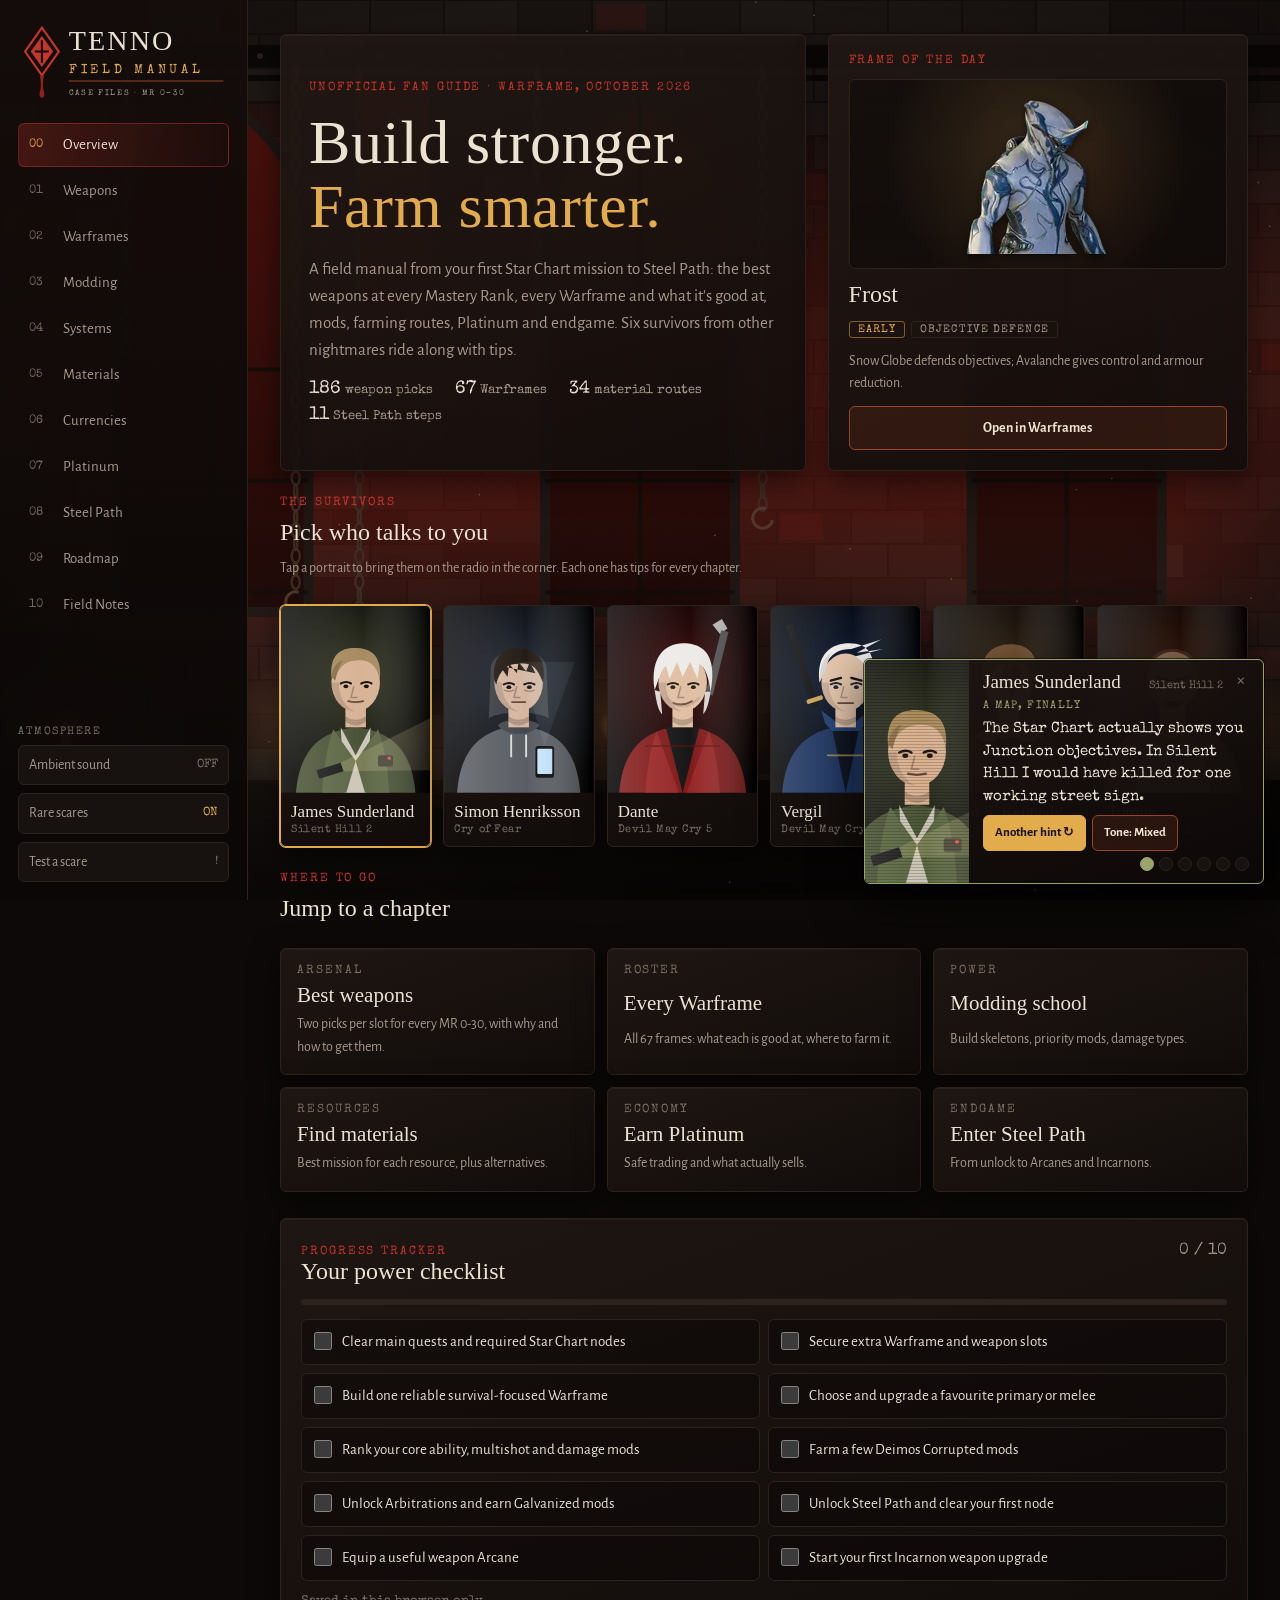
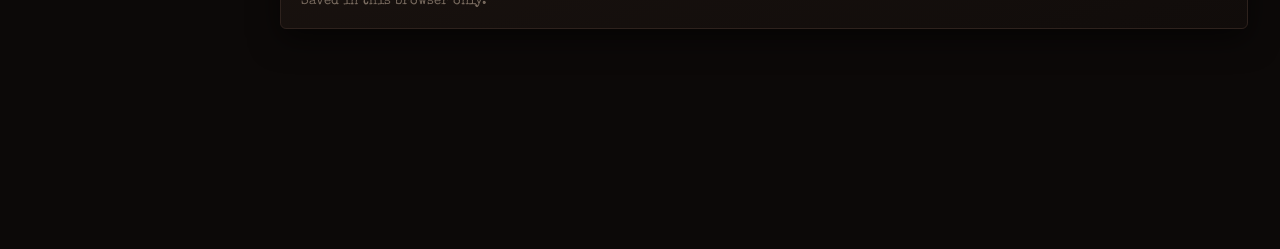
==== warframe-guide/index.html @ d8891ba5 "Add Tenno Field Manual: horror-themed Warframe guide website Built from the "Warframe Best Weapon Sp" ====
<!doctype html>
<html lang="en">
<head>
<meta charset="utf-8">
<meta name="viewport" content="width=device-width, initial-scale=1, viewport-fit=cover">
<title>Tenno Field Manual</title>
<meta name="claude:viewport-fit-sides" content="cover">
<meta name="description" content="Unofficial horror-themed Warframe guide: best weapons for every Mastery Rank, every Warframe, modding, farming, Platinum and Steel Path, with tips from six survival-horror companions.">
<meta name="theme-color" content="#0c0908">
<link rel="preconnect" href="https://fonts.googleapis.com">
<link rel="preconnect" href="https://fonts.gstatic.com" crossorigin>
<link rel="stylesheet" href="https://fonts.googleapis.com/css2?family=Alegreya+Sans:wght@400;500;700&family=IM+Fell+English+SC&family=Special+Elite&display=swap">
<link rel="stylesheet" href="assets/style.css">
</head>
<body>
<canvas id="room" aria-hidden="true"></canvas>
<div class="fog" aria-hidden="true"></div>
<div class="grain" aria-hidden="true"></div>
<div class="vignette" aria-hidden="true"></div>

<svg width="0" height="0" style="position:absolute" aria-hidden="true">
  <defs>
    <filter id="distress" x="-5%" y="-5%" width="110%" height="110%">
      <feTurbulence type="fractalNoise" baseFrequency=".9" numOctaves="2" seed="4" result="n"/>
      <feDisplacementMap in="SourceGraphic" in2="n" scale="1.6" result="d"/>
      <feTurbulence type="fractalNoise" baseFrequency="2.2" numOctaves="1" seed="9" result="speck"/>
      <feColorMatrix in="speck" type="matrix" values="0 0 0 0 0  0 0 0 0 0  0 0 0 0 0  0 0 0 -1.1 1.75" result="mask"/>
      <feComposite in="d" in2="mask" operator="in"/>
    </filter>
    <symbol id="logo" viewBox="0 0 300 118">
      <g filter="url(#distress)">
        <path d="M34 8 L58 42 L34 76 L10 42 Z" fill="none" stroke="#c4352b" stroke-width="3"/>
        <path d="M34 20 L50 42 L34 64 L18 42 Z" fill="#c4352b"/>
        <path d="M34 26 L34 58 M24 42 L44 42" stroke="#0c0908" stroke-width="3"/>
        <path d="M31 76 q3 14 0 24 q-2 6 3 8 q5 -2 3 -8 q-3 -10 0 -24z" fill="#8f231c"/>
        <text x="72" y="40" fill="#ece2d2" font-family="IM Fell English SC, Georgia, serif" font-size="40" letter-spacing="3">TENNO</text>
        <text x="72" y="72" fill="#e2ac4c" font-family="Special Elite, Courier New, monospace" font-size="18.5" letter-spacing="5.5">FIELD MANUAL</text>
        <path d="M72 84 H292" stroke="#9a4426" stroke-width="1.5"/>
        <text x="72" y="104" fill="#a8998a" font-family="Special Elite, Courier New, monospace" font-size="11" letter-spacing="2.4">CASE FILES · MR 0–30</text>
      </g>
    </symbol>
  </defs>
</svg>

<div class="shell">
  <aside class="sidebar" aria-label="Chapters">
    <a class="logo" href="#home" aria-label="Tenno Field Manual home"><svg viewBox="0 0 300 118" role="img" aria-label="Tenno Field Manual"><use href="#logo"/></svg></a>
    <nav class="chapters" id="chapters" aria-label="Guide chapters"></nav>
    <div class="controls">
      <span class="label">Atmosphere</span>
      <button class="toggle" type="button" data-toggle="ambience" aria-pressed="false">Ambient sound <b>OFF</b></button>
      <button class="toggle" type="button" data-toggle="scares" aria-pressed="true">Rare scares <b>ON</b></button>
      <button class="toggle" type="button" data-toggle="test">Test a scare <b>!</b></button>
    </div>
  </aside>

  <header class="topbar">
    <div class="bar">
      <a class="logo" href="#home" aria-label="Tenno Field Manual home"><svg viewBox="0 0 300 118" role="img" aria-label="Tenno Field Manual"><use href="#logo"/></svg></a>
      <div class="mini">
        <button class="toggle" type="button" data-toggle="ambience" aria-pressed="false" aria-label="Ambient sound">Sound <b>OFF</b></button>
        <button class="toggle" type="button" data-toggle="scares" aria-pressed="true" aria-label="Rare scares">Scares <b>ON</b></button>
      </div>
    </div>
    <nav class="strip" id="strip" aria-label="Guide chapters"></nav>
  </header>

  <main><div class="page" id="page"></div></main>
</div>

<aside class="radio" id="radio" aria-label="Companion tips">
  <div class="face" id="r-face" role="button"></div>
  <div class="body">
    <button class="hide" id="r-hide" type="button" aria-label="Hide companion tips">×</button>
    <div class="who"><b id="r-name"></b><span id="r-game"></span></div>
    <div class="tag" id="r-tag"></div>
    <p class="line" id="r-line" aria-live="polite"></p>
    <div class="row">
      <button class="btn primary" id="r-next" type="button">Another hint ↻</button>
      <button class="btn" id="r-tone" type="button">Tone: Mixed</button>
      <div class="dots" id="r-dots" role="group" aria-label="Choose companion"></div>
    </div>
  </div>
</aside>
<div class="scare" id="scare" aria-hidden="true"><p></p></div>

<noscript><p style="position:relative;z-index:5;padding:24px;color:#ece2d2">This guide needs JavaScript for its chapters and search.</p></noscript>
<script src="assets/art.js"></script>
<script src="assets/data.js"></script>
<script src="assets/companions.js"></script>
<script src="assets/app.js"></script>
</body>
</html>
---- warframe-guide/assets/style.css ----
/* Layout: a sanatorium case file. Fixed sidebar of chapter tabs on desktop, sticky chapter strip on phones,
   painted canvas room behind everything, and a companion "radio" in the bottom-right corner.
   Deliberately single-theme (dark horror), so every colour is set explicitly here. */
:root {
  color-scheme: dark;
  --void: #0c0908;          /* page ground */
  --ash: #17110f;           /* panels */
  --ash-2: #211814;         /* raised panels */
  --soot: #2e221d;          /* borders on panels */
  --bone: #ece2d2;          /* main text */
  --fog: #a8998a;           /* secondary text */
  --dim: #7b6d61;           /* captions */
  --rust: #9a4426;          /* structure, rules */
  --blood: #c4352b;         /* alarms, active states */
  --lamp: #e2ac4c;          /* flashlight amber: the one bold accent */
  --lamp-ink: #1a1208;      /* text on lamp */
  --shadow: rgba(0, 0, 0, .55);
  --display: "IM Fell English SC", "IM Fell English", Georgia, "Times New Roman", serif;
  --memo: "Special Elite", "Courier Prime", "Courier New", monospace;
  --body: "Alegreya Sans", "Gill Sans", "Trebuchet MS", system-ui, sans-serif;
  --radius: 6px;
  --side: 248px;
}

* { box-sizing: border-box; }
html { scroll-behavior: smooth; background: var(--void); }
body {
  margin: 0;
  background: var(--void);
  color: var(--bone);
  font: 16px/1.6 var(--body);
  -webkit-font-smoothing: antialiased;
  overflow-x: hidden;
}
body::before { content: ""; position: fixed; inset: 0 0 auto; height: env(safe-area-inset-top, 0px); z-index: 60; background: var(--void); }
a { color: var(--lamp); text-underline-offset: 3px; }
a:hover { color: var(--bone); }
button, input, select { font: inherit; color: inherit; }
button { cursor: pointer; }
:focus-visible { outline: 2px solid var(--lamp); outline-offset: 3px; }
h1, h2, h3 { text-wrap: balance; margin: 0; font-weight: 400; }
p { margin: 0; }
img { max-width: 100%; }

/* ---------- atmosphere layers ---------- */
#room { position: fixed; inset: 0; width: 100%; height: 100%; z-index: 0; display: block; }
.fog, .grain, .vignette { position: fixed; inset: 0; pointer-events: none; z-index: 1; }
.fog {
  background:
    radial-gradient(60% 35% at 20% 85%, rgba(150, 130, 115, .10), transparent 70%),
    radial-gradient(50% 30% at 80% 75%, rgba(150, 130, 115, .08), transparent 70%);
  animation: drift 38s ease-in-out infinite alternate;
}
.grain {
  opacity: .14; mix-blend-mode: overlay;
  background-image: url("data:image/svg+xml;utf8,<svg xmlns='http://www.w3.org/2000/svg' width='160' height='160'><filter id='n'><feTurbulence type='fractalNoise' baseFrequency='.85' numOctaves='3' stitchTiles='stitch'/></filter><rect width='160' height='160' filter='url(%23n)'/></svg>");
  animation: grain 1.2s steps(4) infinite;
}
.vignette { background: radial-gradient(120% 90% at 50% 40%, transparent 45%, rgba(0, 0, 0, .78) 100%); }
body[data-flicker="on"] .vignette { animation: flicker 9s infinite; }
@keyframes drift { from { transform: translateX(-3%); } to { transform: translateX(3%); } }
@keyframes grain { 0% { transform: translate(0, 0); } 25% { transform: translate(-6px, 4px); } 50% { transform: translate(5px, -5px); } 75% { transform: translate(-3px, -7px); } 100% { transform: translate(0, 0); } }
@keyframes flicker { 0%, 92%, 100% { opacity: 1; } 93% { opacity: .55; } 94% { opacity: 1; } 96% { opacity: .7; } }

/* ---------- shell ---------- */
.shell { position: relative; z-index: 2; min-height: 100vh; }
.sidebar {
  position: fixed; top: 0; bottom: 0; left: 0; width: var(--side); z-index: 30;
  padding: calc(22px + env(safe-area-inset-top, 0px)) 18px calc(18px + env(safe-area-inset-bottom, 0px)) max(18px, env(safe-area-inset-left, 0px));
  background: linear-gradient(180deg, rgba(20, 13, 11, .94), rgba(10, 7, 6, .96));
  border-right: 1px solid var(--soot);
  display: flex; flex-direction: column; gap: 18px; overflow-y: auto;
}
.logo { display: block; text-decoration: none; color: var(--bone); }
.logo svg { display: block; width: 100%; height: auto; }
.chapters { display: flex; flex-direction: column; gap: 2px; }
.chapter {
  display: grid; grid-template-columns: 26px 1fr; align-items: center; gap: 8px;
  padding: 9px 10px; border: 1px solid transparent; border-radius: var(--radius);
  background: transparent; color: var(--fog); text-align: left; font-size: 15px;
}
.chapter .no { font: 12px var(--memo); color: var(--dim); }
.chapter:hover { color: var(--bone); background: rgba(154, 68, 38, .12); }
.chapter[aria-current="page"] { color: var(--bone); background: linear-gradient(90deg, rgba(196, 53, 43, .28), rgba(196, 53, 43, .04)); border-color: rgba(196, 53, 43, .45); }
.chapter[aria-current="page"] .no { color: var(--lamp); }
.controls { margin-top: auto; display: grid; gap: 8px; }
.controls .label { font: 11px var(--memo); letter-spacing: .14em; text-transform: uppercase; color: var(--dim); }
.toggle {
  display: flex; justify-content: space-between; align-items: center; gap: 10px;
  padding: 8px 10px; border: 1px solid var(--soot); border-radius: var(--radius); background: var(--ash); color: var(--fog); font-size: 14px;
}
.toggle b { font: 12px var(--memo); color: var(--dim); }
.toggle[aria-pressed="true"] b { color: var(--lamp); }
.toggle:hover { border-color: var(--rust); color: var(--bone); }

.topbar { display: none; }
main {
  margin-left: var(--side);
  padding-block: 34px 220px;
  padding-left: max(32px, env(safe-area-inset-left, 0px));
  padding-right: max(32px, env(safe-area-inset-right, 0px));
}
.page { max-width: 1080px; margin: 0 auto; }
.view { display: grid; gap: 26px; animation: rise .35s ease both; }
.view[hidden] { display: none !important; }
@keyframes rise { from { opacity: .4; transform: translateY(6px); } to { opacity: 1; transform: none; } }

/* ---------- type ---------- */
.case { font: 12px var(--memo); letter-spacing: .16em; text-transform: uppercase; color: var(--blood); }
.title { font: 400 clamp(32px, 4.6vw, 52px)/1.04 var(--display); letter-spacing: .01em; }
.lede { max-width: 66ch; color: var(--fog); font-size: 17px; }
.head { display: grid; gap: 10px; }
h3.sub { font: 400 24px/1.15 var(--display); }
.memo { font-family: var(--memo); }
.muted { color: var(--fog); }
.small { font-size: 14px; }

/* ---------- surfaces ---------- */
.panel {
  background: linear-gradient(160deg, rgba(33, 24, 20, .92), rgba(18, 13, 11, .94));
  border: 1px solid var(--soot); border-radius: var(--radius);
  box-shadow: 0 10px 30px var(--shadow), inset 0 1px 0 rgba(255, 240, 220, .04);
}
.note {
  padding: 14px 16px; border-left: 3px solid var(--blood); background: rgba(196, 53, 43, .09); color: var(--bone);
  border-radius: 0 var(--radius) var(--radius) 0; font-size: 15px;
}
.note b { color: var(--lamp); font-weight: 600; }
.grid { display: grid; gap: 14px; grid-template-columns: repeat(auto-fill, minmax(min(100%, 300px), 1fr)); }
.grid.two { grid-template-columns: repeat(auto-fill, minmax(min(100%, 420px), 1fr)); }
.card { padding: 18px; display: grid; gap: 8px; align-content: start; min-width: 0; }
.card h3 { font: 400 21px/1.2 var(--display); }
.card p { color: var(--fog); font-size: 15px; }
.card p b { color: var(--bone); font-weight: 600; }
.chip {
  justify-self: start; display: inline-block; padding: 2px 8px; border: 1px solid var(--soot); border-radius: 3px;
  font: 11px var(--memo); letter-spacing: .1em; text-transform: uppercase; color: var(--fog); white-space: nowrap;
}
.chip.lamp { border-color: rgba(226, 172, 76, .5); color: var(--lamp); }
.chip.blood { border-color: rgba(196, 53, 43, .6); color: #f08a7f; }
.card-top { display: flex; gap: 12px; align-items: center; min-width: 0; }
.card-top > div { min-width: 0; display: grid; gap: 4px; }
.art {
  flex: none; width: 64px; height: 64px; border-radius: var(--radius); display: grid; place-items: center;
  background: radial-gradient(circle at 50% 40%, rgba(226, 172, 76, .14), rgba(0, 0, 0, .35) 70%); border: 1px solid var(--soot); overflow: hidden;
}
.art img { width: 100%; height: 100%; object-fit: contain; filter: drop-shadow(0 3px 5px rgba(0, 0, 0, .6)); }
.art .glyph { font: 26px var(--display); color: var(--lamp); }
.art.big { width: 92px; height: 92px; }
details { border-top: 1px dashed var(--soot); padding-top: 8px; }
summary { cursor: pointer; color: var(--lamp); font: 13px var(--memo); letter-spacing: .06em; list-style: none; display: flex; justify-content: space-between; }
summary::-webkit-details-marker { display: none; }
summary::after { content: "+"; color: var(--fog); }
details[open] summary::after { content: "−"; }
details p { margin-top: 8px; }

/* ---------- toolbars ---------- */
.toolbar { display: flex; flex-wrap: wrap; gap: 10px; align-items: center; }
.search, .select {
  min-height: 44px; padding: 10px 12px; border-radius: var(--radius); border: 1px solid var(--soot);
  background: rgba(10, 7, 6, .85); color: var(--bone); outline: none;
}
.search { flex: 1 1 260px; min-width: 0; }
.search::placeholder { color: var(--dim); }
.search:focus, .select:focus { border-color: var(--lamp); }
.btn {
  min-height: 44px; padding: 9px 14px; border-radius: var(--radius); border: 1px solid var(--rust);
  background: rgba(154, 68, 38, .18); color: var(--bone); font-weight: 600; font-size: 14px;
}
.btn:hover { background: rgba(154, 68, 38, .32); }
.btn.on, .btn.primary { background: var(--lamp); border-color: var(--lamp); color: var(--lamp-ink); }
.pills { display: flex; flex-wrap: wrap; gap: 6px; }
.pill { min-height: 34px; padding: 4px 11px; border-radius: 3px; border: 1px solid var(--soot); background: var(--ash); color: var(--fog); font-size: 14px; }
.pill[aria-pressed="true"] { background: var(--blood); border-color: var(--blood); color: var(--bone); }
.status { font: 13px var(--memo); color: var(--dim); }

/* ---------- home ---------- */
.hero { display: grid; grid-template-columns: minmax(0, 1.25fr) minmax(0, 1fr); gap: 22px; align-items: stretch; }
.hero-copy { padding: 28px; display: grid; gap: 16px; align-content: center; }
.hero-copy .title { font-size: clamp(36px, 5.2vw, 62px); }
.hero-copy .title em { font-style: normal; color: var(--lamp); }
.facts { display: flex; flex-wrap: wrap; gap: 8px 22px; font: 13px var(--memo); color: var(--fog); }
.facts b { color: var(--bone); font-weight: 400; font-size: 18px; margin-right: 4px; }
.featured { padding: 20px; display: grid; gap: 12px; align-content: start; position: relative; overflow: hidden; }
.featured .art { width: 100%; height: 190px; }
.featured .art img { width: auto; height: auto; max-width: 170px; max-height: 170px; }
.cast { display: grid; grid-template-columns: repeat(6, minmax(0, 1fr)); gap: 12px; }
.cast-card { padding: 0; overflow: hidden; display: grid; text-align: left; border-radius: var(--radius); }
.cast-card svg { display: block; width: 100%; height: auto; aspect-ratio: 4 / 5; filter: saturate(.85) contrast(1.05); transition: filter .2s, transform .2s; }
.cast-card:hover svg { filter: saturate(1.1) contrast(1.1); }
.cast-card[aria-pressed="true"] { border-color: var(--lamp); box-shadow: 0 0 0 1px var(--lamp), 0 10px 30px var(--shadow); }
.cast-card .who { padding: 9px 10px 11px; display: grid; gap: 2px; }
.cast-card .who b { font: 400 17px/1.15 var(--display); color: var(--bone); }
.cast-card .who span { font: 11px var(--memo); color: var(--dim); letter-spacing: .05em; }
.quick { display: grid; grid-template-columns: repeat(3, minmax(0, 1fr)); gap: 12px; }
.quick button { text-align: left; padding: 16px; display: grid; gap: 6px; color: var(--bone); }
.quick button:hover { border-color: var(--rust); }
.quick .case { color: var(--dim); }
.quick b { font: 400 21px/1.15 var(--display); }
.quick span:last-child { color: var(--fog); font-size: 14px; }
.checklist { padding: 20px; display: grid; gap: 14px; }
.check-head { display: flex; justify-content: space-between; gap: 12px; align-items: baseline; flex-wrap: wrap; }
.meter { height: 6px; background: var(--soot); border-radius: 3px; overflow: hidden; }
.meter i { display: block; height: 100%; width: 0; background: linear-gradient(90deg, var(--blood), var(--lamp)); transition: width .25s; }
.tasks { display: grid; grid-template-columns: repeat(2, minmax(0, 1fr)); gap: 8px; }
.task { display: flex; gap: 10px; align-items: flex-start; padding: 10px 12px; border: 1px solid var(--soot); border-radius: var(--radius); background: rgba(10, 7, 6, .5); font-size: 15px; cursor: pointer; }
.task input { accent-color: var(--blood); width: 18px; height: 18px; margin: 2px 0 0; flex: none; }
.task.done span { color: var(--dim); text-decoration: line-through; }

/* ---------- weapons ---------- */
.mr-strip { display: flex; gap: 5px; overflow-x: auto; padding-bottom: 6px; scrollbar-width: thin; }
.mr {
  flex: none; min-width: 42px; min-height: 40px; border-radius: 3px; border: 1px solid var(--soot); background: var(--ash);
  color: var(--fog); font: 14px var(--memo); font-variant-numeric: tabular-nums;
}
.mr.endgame { border-style: dashed; }
.mr[aria-pressed="true"] { background: var(--lamp); color: var(--lamp-ink); border-color: var(--lamp); }
.rank { display: grid; gap: 16px; }
.rank + .rank { padding-top: 22px; border-top: 1px solid var(--soot); }
.rank-head { display: flex; align-items: baseline; gap: 14px; flex-wrap: wrap; }
.rank-head .title { font-size: clamp(28px, 3.5vw, 40px); }
.slots { display: grid; grid-template-columns: repeat(3, minmax(0, 1fr)); gap: 14px; }
.slot { display: grid; gap: 10px; align-content: start; min-width: 0; }
.slot > .case { color: var(--lamp); }
.why { padding: 10px 12px; border-left: 2px solid var(--lamp); background: rgba(226, 172, 76, .07); border-radius: 0 4px 4px 0; font-size: 14px; color: var(--bone); }
.why b { font: 11px var(--memo); letter-spacing: .1em; color: var(--lamp); display: block; margin-bottom: 2px; }
.wmr { font: 12px var(--memo); color: var(--dim); font-variant-numeric: tabular-nums; }

/* ---------- lists ---------- */
.steps { display: grid; gap: 12px; counter-reset: step; }
.step { display: grid; grid-template-columns: 52px minmax(0, 1fr); gap: 14px; padding: 16px 18px; }
.step::before { counter-increment: step; content: counter(step, decimal-leading-zero); font: 400 30px/1 var(--display); color: var(--blood); }
.step > div { display: grid; gap: 6px; min-width: 0; }
.step h3 { font: 400 21px/1.2 var(--display); }
.step p { color: var(--fog); }
.step .tip { font: 13px var(--memo); color: var(--lamp); }
ol.build { margin: 0; padding-left: 20px; color: var(--fog); font-size: 15px; display: grid; gap: 4px; }
.table-wrap { overflow-x: auto; }
table { border-collapse: collapse; width: 100%; font-size: 15px; }
th, td { text-align: left; padding: 10px 12px; border-bottom: 1px solid var(--soot); vertical-align: top; }
th { font: 12px var(--memo); letter-spacing: .1em; text-transform: uppercase; color: var(--dim); font-weight: 400; }
td b { color: var(--bone); font-weight: 600; }
.empty { padding: 24px; text-align: center; color: var(--fog); font-family: var(--memo); }

/* ---------- companion radio ---------- */
.radio {
  position: fixed; z-index: 50;
  right: calc(16px + env(safe-area-inset-right, 0px)); bottom: calc(16px + env(safe-area-inset-bottom, 0px));
  width: min(400px, calc(100vw - 32px));
  display: grid; grid-template-columns: 104px minmax(0, 1fr); gap: 0;
  background: linear-gradient(160deg, rgba(30, 21, 18, .97), rgba(12, 8, 7, .98));
  border: 1px solid var(--accent, var(--rust)); border-radius: var(--radius);
  box-shadow: 0 18px 50px rgba(0, 0, 0, .7), 0 0 0 1px rgba(0, 0, 0, .6);
  overflow: hidden; transition: border-color .3s;
}
.radio .face { position: relative; background: var(--void); }
.radio .face svg { display: block; width: 100%; height: 100%; object-fit: cover; }
.radio .face::after { content: ""; position: absolute; inset: 0; background: repeating-linear-gradient(0deg, rgba(0, 0, 0, .18) 0 1px, transparent 1px 3px); pointer-events: none; }
.radio .body { padding: 12px 14px 12px; display: grid; gap: 7px; min-width: 0; }
.radio .who { padding-right: 26px; display: flex; justify-content: space-between; gap: 8px; align-items: baseline; }
.radio .who b { font: 400 19px/1.1 var(--display); color: var(--bone); }
.radio .who span { font: 11px var(--memo); color: var(--dim); white-space: nowrap; }
.radio .tag { font: 11px var(--memo); letter-spacing: .12em; color: var(--accent, var(--lamp)); }
.radio .line { font: 15px/1.5 var(--memo); color: var(--bone); min-height: 4.5em; }
.radio .row { display: flex; gap: 6px; align-items: center; flex-wrap: wrap; }
.radio .btn { min-height: 36px; padding: 6px 11px; font-size: 13px; }
.radio .dots { display: flex; gap: 5px; margin-left: auto; }
.radio .dot { width: 14px; height: 14px; border-radius: 50%; border: 1px solid var(--soot); background: var(--ash); padding: 0; }
.radio .dot[aria-pressed="true"] { background: var(--accent, var(--lamp)); border-color: var(--accent, var(--lamp)); }
.radio .hide { position: absolute; top: 6px; right: 8px; width: 28px; height: 28px; border: 0; background: transparent; color: var(--dim); font-size: 20px; line-height: 1; padding: 0; }
.radio .hide:hover { color: var(--bone); }
.radio.closed { width: auto; grid-template-columns: 56px; }
.radio.closed .body { display: none; }
.radio.closed .face { height: 70px; cursor: pointer; }
.radio.closed .hide { display: none; }
.radio.talk .face svg { animation: talk .35s ease 2; }
@keyframes talk { 50% { transform: translateY(-2px); } }

/* ---------- scare ---------- */
.scare {
  position: fixed; inset: 0; z-index: 90; display: grid; place-items: center; text-align: center; padding: 24px;
  background: radial-gradient(circle, rgba(120, 10, 8, .55), rgba(0, 0, 0, .96) 70%);
  pointer-events: none; opacity: 0;
}
.scare.go { animation: scare 1.5s ease forwards; }
.scare p { font: 400 clamp(26px, 5vw, 54px)/1.1 var(--display); color: var(--bone); text-shadow: 3px 0 var(--blood), -3px 0 rgba(0, 160, 255, .35); max-width: 18ch; }
@keyframes scare { 0% { opacity: 0; } 8% { opacity: 1; transform: scale(1.04); } 14% { opacity: .2; } 20% { opacity: 1; } 75% { opacity: 1; } 100% { opacity: 0; } }

/* ---------- responsive ---------- */
@media (max-width: 1180px) {
  .cast { grid-template-columns: repeat(3, minmax(0, 1fr)); }
  .slots { grid-template-columns: minmax(0, 1fr); }
  .slot { grid-template-columns: repeat(auto-fill, minmax(min(100%, 300px), 1fr)); }
  .slot > .case { grid-column: 1 / -1; }
}
@media (max-width: 960px) {
  :root { --side: 0px; }
  .sidebar { display: none; }
  .topbar {
    display: grid; gap: 10px; position: sticky; top: env(safe-area-inset-top, 0px); z-index: 30;
    padding-block: 10px 8px; padding-left: max(16px, env(safe-area-inset-left, 0px)); padding-right: max(16px, env(safe-area-inset-right, 0px));
    background: rgba(12, 9, 8, .94); border-bottom: 1px solid var(--soot); backdrop-filter: blur(8px);
  }
  .topbar .bar { display: flex; justify-content: space-between; align-items: center; gap: 10px; }
  .topbar .logo { width: 190px; }
  .topbar .mini { display: flex; gap: 6px; }
  .topbar .mini .toggle { padding: 6px 8px; font-size: 12px; }
  .strip { display: flex; gap: 4px; overflow-x: auto; scrollbar-width: none; }
  .strip::-webkit-scrollbar { display: none; }
  .strip .chapter { flex: none; grid-template-columns: auto; padding: 7px 11px; font-size: 14px; }
  .strip .chapter .no { display: none; }
  main { padding-block: 22px 250px; padding-left: max(16px, env(safe-area-inset-left, 0px)); padding-right: max(16px, env(safe-area-inset-right, 0px)); }
  .hero { grid-template-columns: minmax(0, 1fr); }
  .quick { grid-template-columns: repeat(2, minmax(0, 1fr)); }
  .tasks { grid-template-columns: minmax(0, 1fr); }
}
@media (max-width: 560px) {
  body { font-size: 15px; }
  .hero-copy { padding: 20px; }
  .cast { grid-template-columns: repeat(3, minmax(0, 1fr)); gap: 8px; }
  .cast-card .who span { display: none; }
  .cast-card .who b { font-size: 14px; }
  .quick { grid-template-columns: minmax(0, 1fr); }
  .step { grid-template-columns: minmax(0, 1fr); gap: 4px; }
  .radio { grid-template-columns: 72px minmax(0, 1fr); right: calc(10px + env(safe-area-inset-right, 0px)); bottom: calc(10px + env(safe-area-inset-bottom, 0px)); width: calc(100vw - 20px); }
  .radio .line { font-size: 13.5px; min-height: 0; }
  .radio .dots { display: none; }
  .radio.closed { width: auto; }
}
@media (prefers-reduced-motion: reduce) {
  *, *::before, *::after { animation: none !important; transition: none !important; scroll-behavior: auto !important; }
}
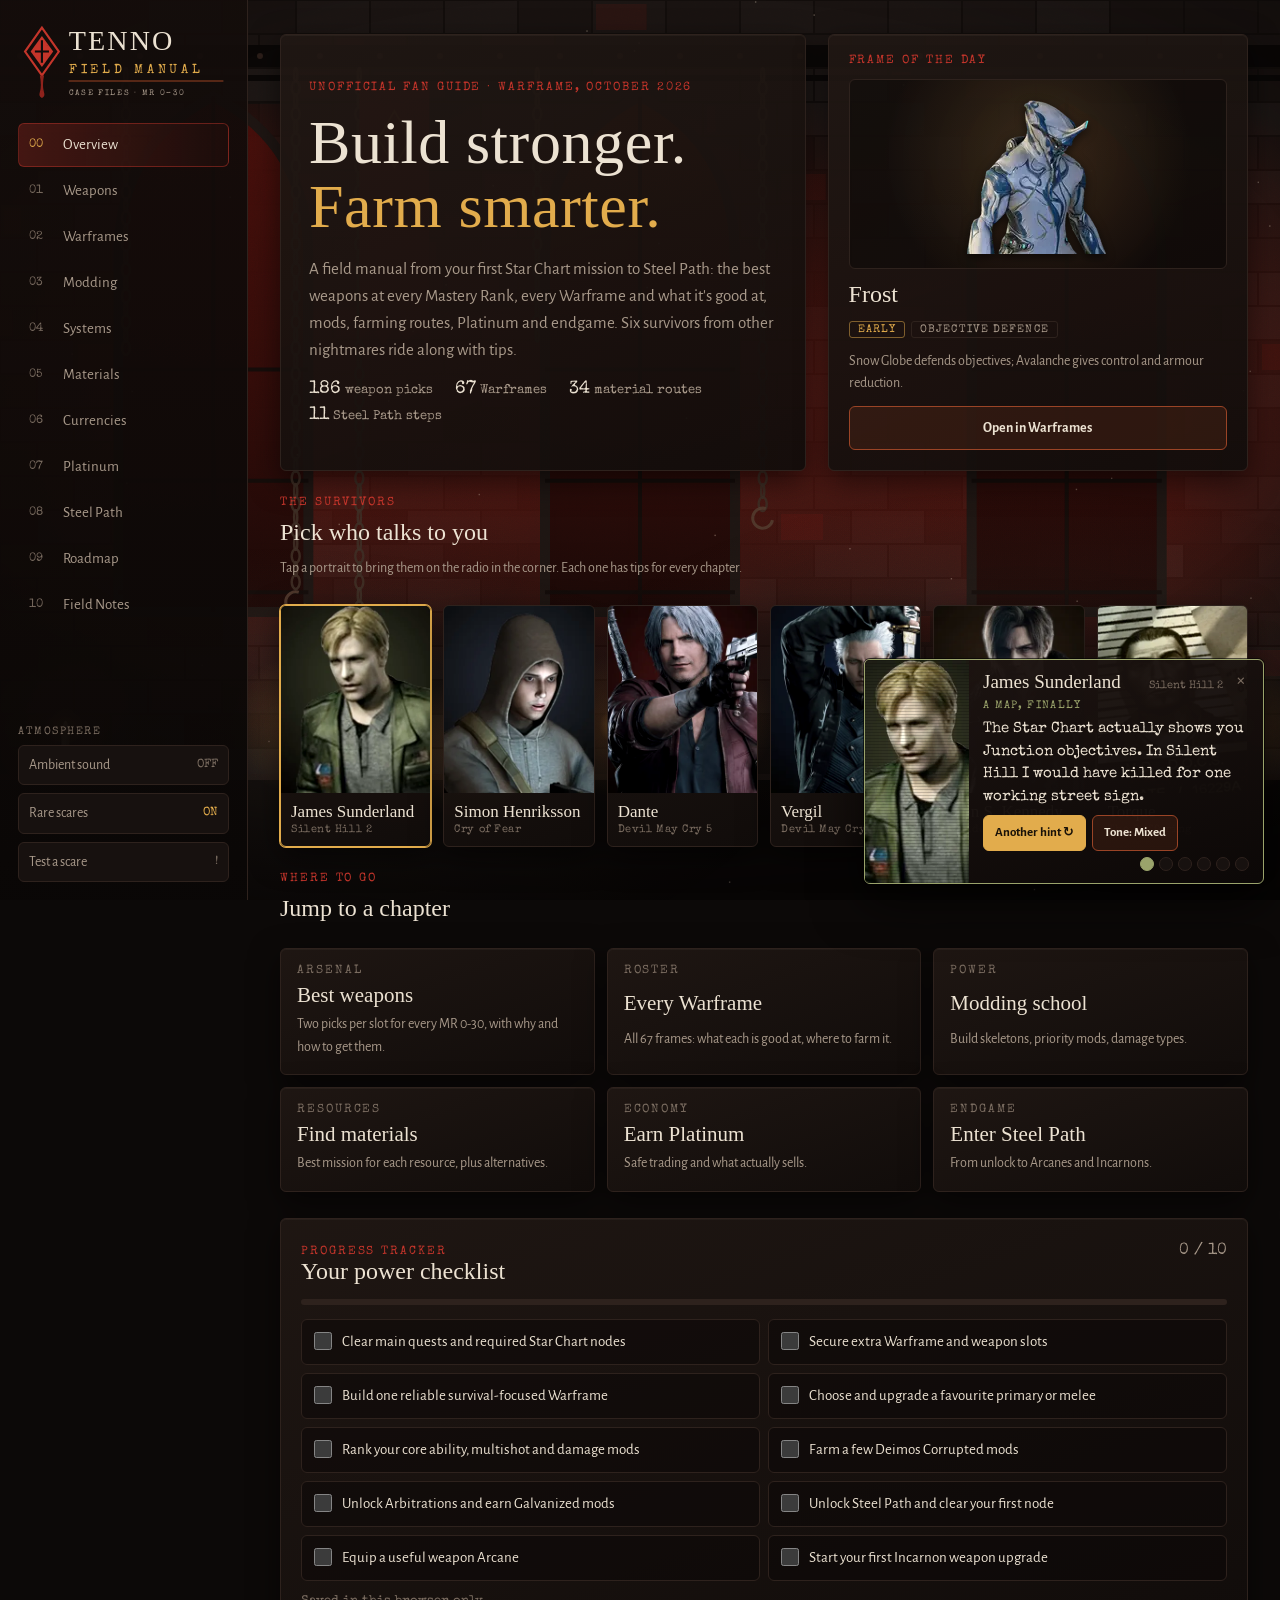
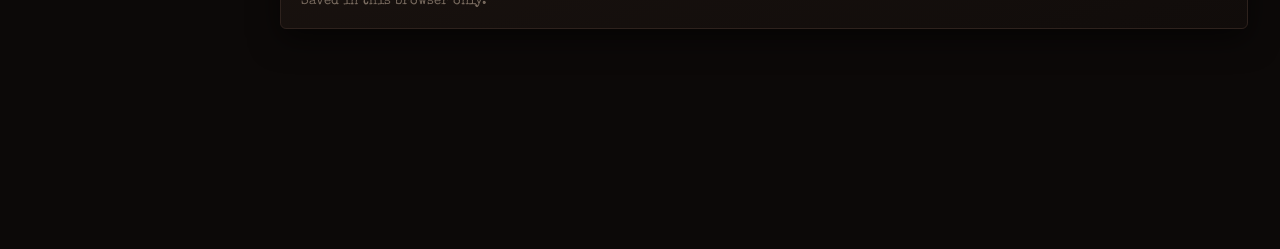
==== commit c0faf16a: "Tenno Field Manual: use official character portraits for the companions Adds tools/build_portraits.p" ====
--- a/warframe-guide/index.html
+++ b/warframe-guide/index.html
@@ -87,6 +87,7 @@
 <noscript><p style="position:relative;z-index:5;padding:24px;color:#ece2d2">This guide needs JavaScript for its chapters and search.</p></noscript>
 <script src="assets/art.js"></script>
 <script src="assets/data.js"></script>
+<script src="assets/portraits.js"></script>
 <script src="assets/companions.js"></script>
 <script src="assets/app.js"></script>
 </body>
--- a/warframe-guide/assets/style.css
+++ b/warframe-guide/assets/style.css
@@ -186,8 +186,8 @@
 .featured .art img { width: auto; height: auto; max-width: 170px; max-height: 170px; }
 .cast { display: grid; grid-template-columns: repeat(6, minmax(0, 1fr)); gap: 12px; }
 .cast-card { padding: 0; overflow: hidden; display: grid; text-align: left; border-radius: var(--radius); }
-.cast-card svg { display: block; width: 100%; height: auto; aspect-ratio: 4 / 5; filter: saturate(.85) contrast(1.05); transition: filter .2s, transform .2s; }
-.cast-card:hover svg { filter: saturate(1.1) contrast(1.1); }
+.cast-card svg, .cast-card .portrait { display: block; width: 100%; height: auto; aspect-ratio: 4 / 5; object-fit: cover; filter: saturate(.85) contrast(1.05); transition: filter .2s; }
+.cast-card:hover svg, .cast-card:hover .portrait { filter: saturate(1.1) contrast(1.1); }
 .cast-card[aria-pressed="true"] { border-color: var(--lamp); box-shadow: 0 0 0 1px var(--lamp), 0 10px 30px var(--shadow); }
 .cast-card .who { padding: 9px 10px 11px; display: grid; gap: 2px; }
 .cast-card .who b { font: 400 17px/1.15 var(--display); color: var(--bone); }
@@ -254,7 +254,8 @@
   overflow: hidden; transition: border-color .3s;
 }
 .radio .face { position: relative; background: var(--void); }
-.radio .face svg { display: block; width: 100%; height: 100%; object-fit: cover; }
+.radio .face svg, .radio .face .portrait { display: block; width: 100%; height: 100%; object-fit: cover; object-position: center top; }
+.radio .face .portrait { position: absolute; inset: 0; }
 .radio .face::after { content: ""; position: absolute; inset: 0; background: repeating-linear-gradient(0deg, rgba(0, 0, 0, .18) 0 1px, transparent 1px 3px); pointer-events: none; }
 .radio .body { padding: 12px 14px 12px; display: grid; gap: 7px; min-width: 0; }
 .radio .who { padding-right: 26px; display: flex; justify-content: space-between; gap: 8px; align-items: baseline; }
@@ -273,7 +274,7 @@
 .radio.closed .body { display: none; }
 .radio.closed .face { height: 70px; cursor: pointer; }
 .radio.closed .hide { display: none; }
-.radio.talk .face svg { animation: talk .35s ease 2; }
+.radio.talk .face svg, .radio.talk .face .portrait { animation: talk .35s ease 2; }
 @keyframes talk { 50% { transform: translateY(-2px); } }
 
 /* ---------- scare ---------- */
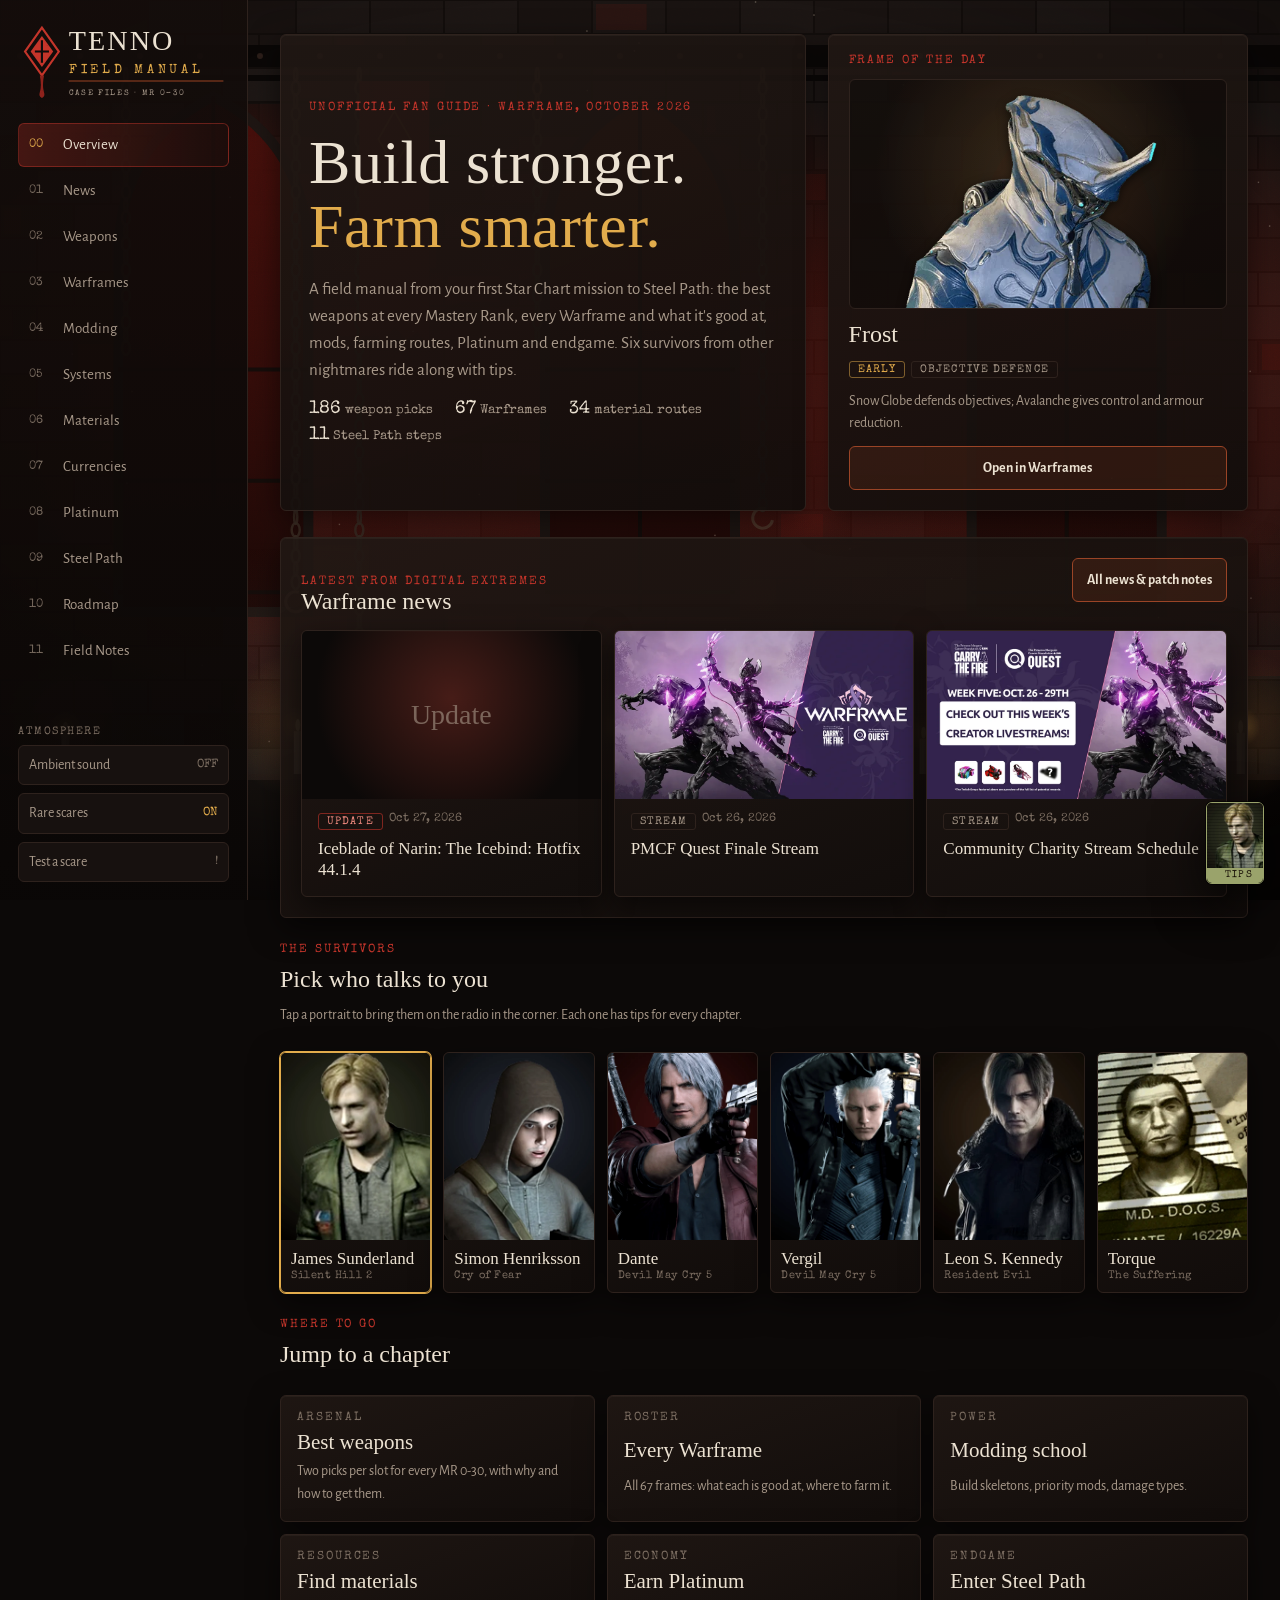
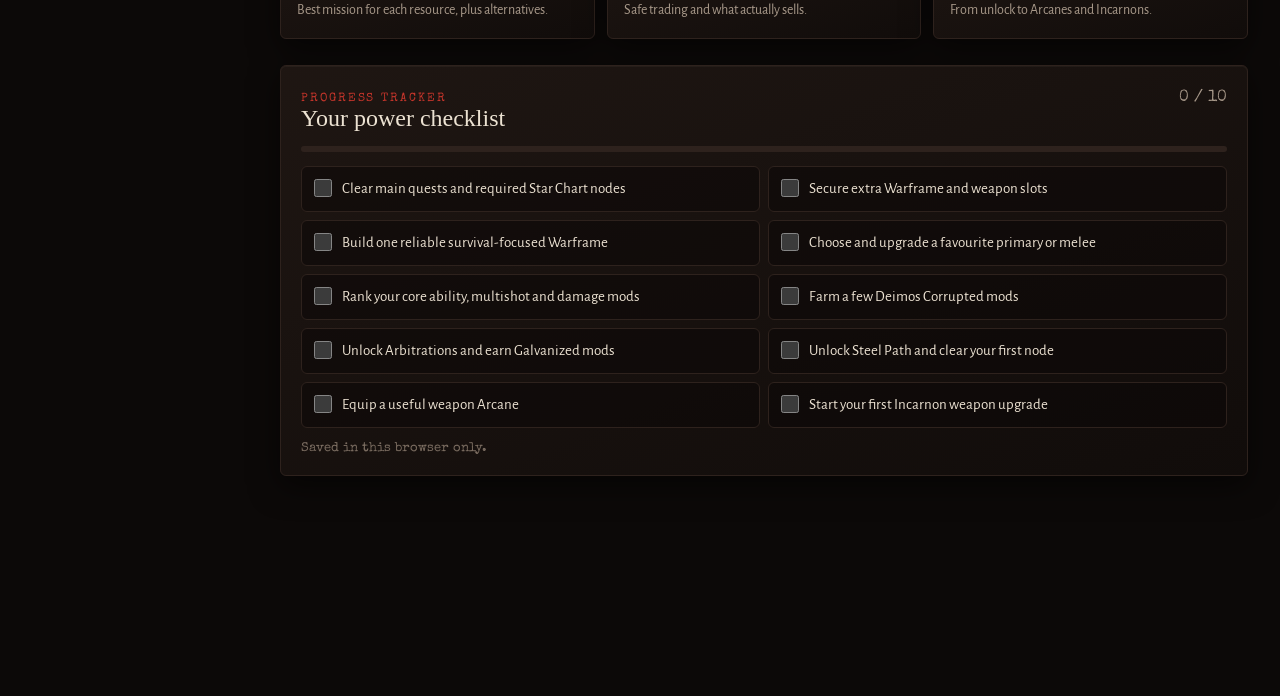
==== commit 01504a1b: "Tenno Field Manual: official news, full-resolution art, minimized tips - News chapter and a home-pag" ====
--- a/warframe-guide/index.html
+++ b/warframe-guide/index.html
@@ -87,6 +87,7 @@
 <noscript><p style="position:relative;z-index:5;padding:24px;color:#ece2d2">This guide needs JavaScript for its chapters and search.</p></noscript>
 <script src="assets/art.js"></script>
 <script src="assets/data.js"></script>
+<script src="assets/news.js"></script>
 <script src="assets/portraits.js"></script>
 <script src="assets/companions.js"></script>
 <script src="assets/app.js"></script>
--- a/warframe-guide/assets/style.css
+++ b/warframe-guide/assets/style.css
@@ -182,8 +182,8 @@
 .facts { display: flex; flex-wrap: wrap; gap: 8px 22px; font: 13px var(--memo); color: var(--fog); }
 .facts b { color: var(--bone); font-weight: 400; font-size: 18px; margin-right: 4px; }
 .featured { padding: 20px; display: grid; gap: 12px; align-content: start; position: relative; overflow: hidden; }
-.featured .art { width: 100%; height: 190px; }
-.featured .art img { width: auto; height: auto; max-width: 170px; max-height: 170px; }
+.featured .art { width: 100%; height: 230px; }
+.featured .art img { width: 100%; height: 100%; object-fit: contain; }
 .cast { display: grid; grid-template-columns: repeat(6, minmax(0, 1fr)); gap: 12px; }
 .cast-card { padding: 0; overflow: hidden; display: grid; text-align: left; border-radius: var(--radius); }
 .cast-card svg, .cast-card .portrait { display: block; width: 100%; height: auto; aspect-ratio: 4 / 5; object-fit: cover; filter: saturate(.85) contrast(1.05); transition: filter .2s; }
@@ -242,6 +242,25 @@
 td b { color: var(--bone); font-weight: 600; }
 .empty { padding: 24px; text-align: center; color: var(--fog); font-family: var(--memo); }
 
+/* ---------- news ---------- */
+.news-strip { padding: 20px; display: grid; gap: 14px; }
+.news-mini { display: grid; grid-template-columns: repeat(3, minmax(0, 1fr)); gap: 12px; }
+.news-card { display: grid; grid-template-rows: auto 1fr; overflow: hidden; text-decoration: none; color: var(--bone); min-width: 0; }
+.news-card:hover { border-color: var(--rust); color: var(--bone); }
+.news-card:hover .news-img img { transform: scale(1.03); }
+.news-img { display: block; aspect-ratio: 16 / 9; overflow: hidden; background: radial-gradient(circle at 50% 40%, rgba(196, 53, 43, .25), var(--void) 75%); }
+.news-img img { display: block; width: 100%; height: 100%; object-fit: cover; transition: transform .3s; }
+.news-img.none { display: grid; place-items: center; }
+.news-img.none span { font: 400 28px var(--display); color: var(--fog); opacity: .6; }
+.news-body { display: grid; gap: 8px; padding: 14px 16px 16px; align-content: start; }
+.news-body b { font: 400 19px/1.25 var(--display); }
+.news-card.mini .news-body b { font-size: 17px; }
+.news-bar { display: flex; flex-wrap: wrap; justify-content: space-between; align-items: center; gap: 10px; }
+.notes { display: grid; gap: 10px; }
+.note-row { display: grid; gap: 4px; padding: 14px 18px; text-decoration: none; color: var(--bone); }
+.note-row:hover { border-color: var(--rust); color: var(--bone); }
+.note-row b { font: 400 20px/1.25 var(--display); }
+
 /* ---------- companion radio ---------- */
 .radio {
   position: fixed; z-index: 50;
@@ -272,7 +291,12 @@
 .radio .hide:hover { color: var(--bone); }
 .radio.closed { width: auto; grid-template-columns: 56px; }
 .radio.closed .body { display: none; }
-.radio.closed .face { height: 70px; cursor: pointer; }
+.radio.closed .face { width: 64px; height: 80px; cursor: pointer; }
+.radio.closed .face::before {
+  content: "TIPS"; position: absolute; left: 0; right: 0; bottom: 0; z-index: 2; padding: 2px 0 3px; text-align: center;
+  font: 10px var(--memo); letter-spacing: .14em; color: var(--lamp-ink); background: var(--accent, var(--lamp));
+}
+.radio.closed:hover { border-color: var(--lamp); }
 .radio.closed .hide { display: none; }
 .radio.talk .face svg, .radio.talk .face .portrait { animation: talk .35s ease 2; }
 @keyframes talk { 50% { transform: translateY(-2px); } }
@@ -313,6 +337,9 @@
   main { padding-block: 22px 250px; padding-left: max(16px, env(safe-area-inset-left, 0px)); padding-right: max(16px, env(safe-area-inset-right, 0px)); }
   .hero { grid-template-columns: minmax(0, 1fr); }
   .quick { grid-template-columns: repeat(2, minmax(0, 1fr)); }
+  .news-mini { grid-template-columns: minmax(0, 1fr); }
+  .news-card.mini { grid-template-columns: 120px minmax(0, 1fr); grid-template-rows: auto; }
+  .news-card.mini .news-img { aspect-ratio: auto; height: 100%; min-height: 84px; }
   .tasks { grid-template-columns: minmax(0, 1fr); }
 }
 @media (max-width: 560px) {
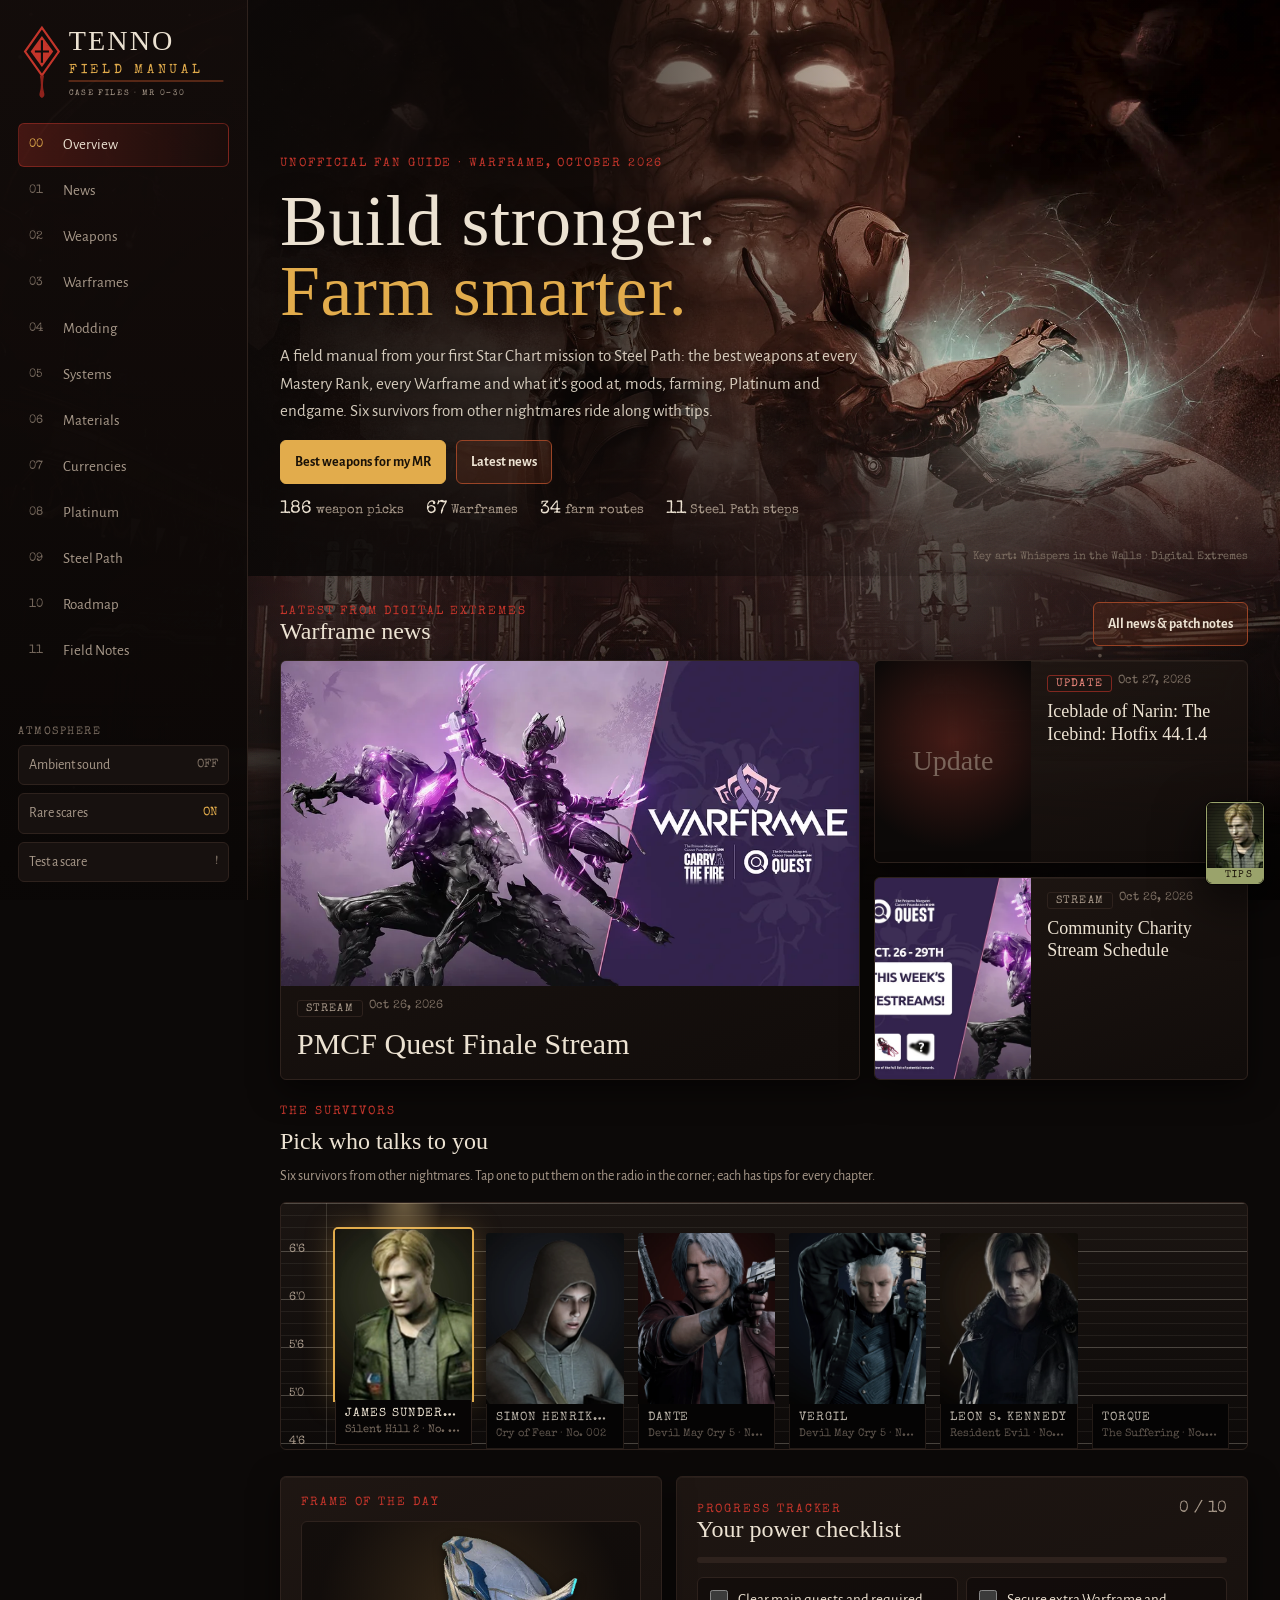
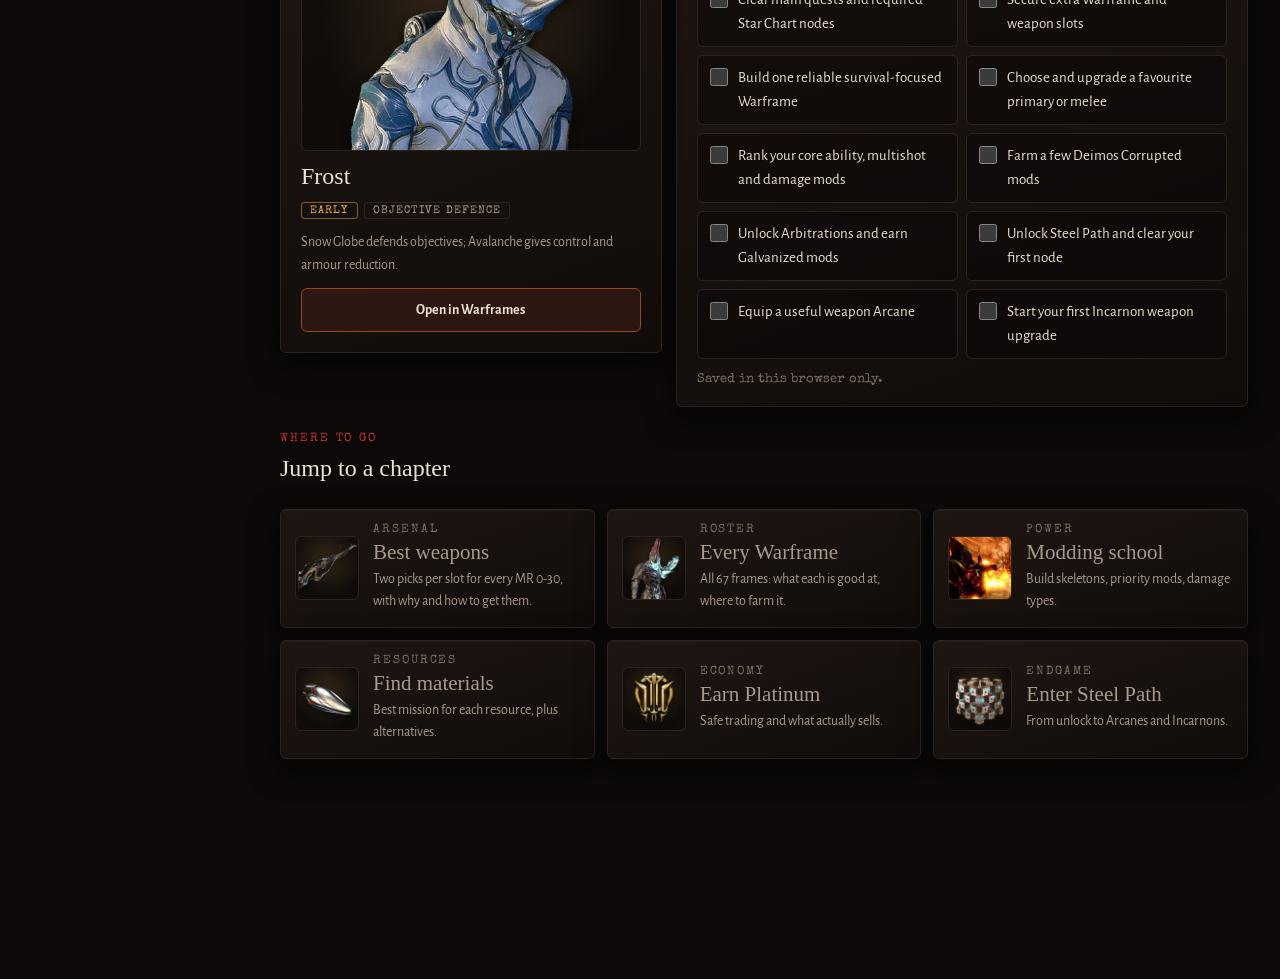
==== commit b052b4af: "Tenno Field Manual: key-art backdrop, redesigned home page, lights-on entrance - Official key art be" ====
--- a/warframe-guide/index.html
+++ b/warframe-guide/index.html
@@ -13,6 +13,7 @@
 <link rel="stylesheet" href="assets/style.css">
 </head>
 <body>
+<div class="backdrop" id="backdrop" aria-hidden="true"></div>
 <canvas id="room" aria-hidden="true"></canvas>
 <div class="fog" aria-hidden="true"></div>
 <div class="grain" aria-hidden="true"></div>
@@ -83,9 +84,11 @@
   </div>
 </aside>
 <div class="scare" id="scare" aria-hidden="true"><p></p></div>
+<div class="power" aria-hidden="true"></div>
 
 <noscript><p style="position:relative;z-index:5;padding:24px;color:#ece2d2">This guide needs JavaScript for its chapters and search.</p></noscript>
 <script src="assets/art.js"></script>
+<script src="assets/keyart.js"></script>
 <script src="assets/data.js"></script>
 <script src="assets/news.js"></script>
 <script src="assets/portraits.js"></script>
--- a/warframe-guide/assets/style.css
+++ b/warframe-guide/assets/style.css
@@ -43,7 +43,14 @@
 img { max-width: 100%; }
 
 /* ---------- atmosphere layers ---------- */
+.backdrop { position: fixed; inset: 0; z-index: 0; background: var(--void) center 30% / cover no-repeat; }
+.backdrop::after { content: ""; position: absolute; inset: 0; background: linear-gradient(180deg, rgba(12, 9, 8, .35), rgba(12, 9, 8, .62) 60%, rgba(12, 9, 8, .82)); }
 #room { position: fixed; inset: 0; width: 100%; height: 100%; z-index: 0; display: block; }
+.power { position: fixed; inset: 0; z-index: 95; pointer-events: none; background: #000; opacity: 0; }
+body.power-on .power { animation: power 1.8s steps(1, end) both; }
+body.power-on .burn { animation: burn 2.5s ease-out both; }
+@keyframes power { 0% { opacity: 0; } 6% { opacity: .88; } 10% { opacity: .2; } 15% { opacity: .92; } 22% { opacity: .35; } 27% { opacity: .82; } 40% { opacity: .1; } 46% { opacity: .5; } 52%, 100% { opacity: 0; } }
+@keyframes burn { 0%, 45% { opacity: .35; text-shadow: none; } 62% { opacity: 1; text-shadow: 0 0 30px rgba(226, 172, 76, .7); } 100% { opacity: 1; } }
 .fog, .grain, .vignette { position: fixed; inset: 0; pointer-events: none; z-index: 1; }
 .fog {
   background:
@@ -95,6 +102,7 @@
 
 .topbar { display: none; }
 main {
+  --gutter: 32px; --top: 34px;
   margin-left: var(--side);
   padding-block: 34px 220px;
   padding-left: max(32px, env(safe-area-inset-left, 0px));
@@ -175,25 +183,71 @@
 .status { font: 13px var(--memo); color: var(--dim); }
 
 /* ---------- home ---------- */
-.hero { display: grid; grid-template-columns: minmax(0, 1.25fr) minmax(0, 1fr); gap: 22px; align-items: stretch; }
-.hero-copy { padding: 28px; display: grid; gap: 16px; align-content: center; }
-.hero-copy .title { font-size: clamp(36px, 5.2vw, 62px); }
-.hero-copy .title em { font-style: normal; color: var(--lamp); }
+.hero-art {
+  position: relative; overflow: hidden; display: grid; align-items: end;
+  margin: calc(-1 * var(--top)) calc(-1 * var(--gutter)) 0; min-height: clamp(480px, 64vh, 660px);
+}
+.hero-img {
+  position: absolute; inset: 0; width: 100%; height: 100%; object-fit: cover; object-position: 72% 28%;
+  -webkit-mask-image: linear-gradient(180deg, #000 62%, transparent); mask-image: linear-gradient(180deg, #000 62%, transparent);
+}
+.hero-art::before {
+  content: ""; position: absolute; inset: 0; z-index: 1;
+  background: linear-gradient(90deg, rgba(12, 9, 8, .94) 0%, rgba(12, 9, 8, .72) 34%, rgba(12, 9, 8, .1) 66%, transparent);
+}
+.hero-text { position: relative; z-index: 2; display: grid; gap: 16px; max-width: 780px; padding: 48px var(--gutter) 58px; }
+.hero-text .title { font-size: clamp(44px, 5.6vw, 80px); line-height: .98; text-shadow: 0 3px 24px rgba(0, 0, 0, .85); }
+.hero-text .title em { font-style: normal; color: var(--lamp); }
+.hero-text .lede { color: var(--bone); opacity: .88; text-shadow: 0 1px 10px rgba(0, 0, 0, .9); }
+.hero-actions { display: flex; flex-wrap: wrap; gap: 10px; }
+.credit { position: absolute; right: var(--gutter); bottom: 14px; z-index: 2; font: 11px var(--memo); color: var(--dim); }
 .facts { display: flex; flex-wrap: wrap; gap: 8px 22px; font: 13px var(--memo); color: var(--fog); }
 .facts b { color: var(--bone); font-weight: 400; font-size: 18px; margin-right: 4px; }
 .featured { padding: 20px; display: grid; gap: 12px; align-content: start; position: relative; overflow: hidden; }
 .featured .art { width: 100%; height: 230px; }
 .featured .art img { width: 100%; height: 100%; object-fit: contain; }
-.cast { display: grid; grid-template-columns: repeat(6, minmax(0, 1fr)); gap: 12px; }
-.cast-card { padding: 0; overflow: hidden; display: grid; text-align: left; border-radius: var(--radius); }
-.cast-card svg, .cast-card .portrait { display: block; width: 100%; height: auto; aspect-ratio: 4 / 5; object-fit: cover; filter: saturate(.85) contrast(1.05); transition: filter .2s; }
-.cast-card:hover svg, .cast-card:hover .portrait { filter: saturate(1.1) contrast(1.1); }
-.cast-card[aria-pressed="true"] { border-color: var(--lamp); box-shadow: 0 0 0 1px var(--lamp), 0 10px 30px var(--shadow); }
-.cast-card .who { padding: 9px 10px 11px; display: grid; gap: 2px; }
-.cast-card .who b { font: 400 17px/1.15 var(--display); color: var(--bone); }
-.cast-card .who span { font: 11px var(--memo); color: var(--dim); letter-spacing: .05em; }
+.lineup-wrap { display: grid; gap: 14px; }
+.lineup {
+  position: relative; overflow: hidden; padding: 30px 18px 0 54px; border: 1px solid var(--soot); border-radius: var(--radius);
+  background:
+    repeating-linear-gradient(180deg, rgba(236, 226, 210, .2) 0 1px, transparent 1px 48px),
+    repeating-linear-gradient(180deg, rgba(236, 226, 210, .07) 0 1px, transparent 1px 12px),
+    linear-gradient(180deg, #1b1512, #0d0a09);
+}
+.ruler { position: absolute; left: 0; top: 0; bottom: 0; width: 46px; border-right: 1px solid rgba(236, 226, 210, .15); }
+.ruler span { position: absolute; left: 8px; font: 12px var(--memo); color: var(--fog); }
+.cast { position: relative; display: grid; grid-template-columns: repeat(6, minmax(0, 1fr)); gap: 14px; align-items: start; }
+.cast-card {
+  position: relative; padding: 0; border: 0; background: none; display: grid; text-align: left; color: var(--bone);
+  filter: brightness(.78) saturate(.85); transition: filter .25s, transform .25s;
+}
+.cast-card::before {
+  content: ""; position: absolute; left: 10%; right: 10%; top: -30px; height: 70%; z-index: 1; pointer-events: none; opacity: 0;
+  background: radial-gradient(50% 60% at 50% 0%, rgba(255, 220, 150, .35), transparent 70%); transition: opacity .25s;
+}
+.cast:hover .cast-card { filter: brightness(.55) saturate(.7); }
+.cast .cast-card:hover, .cast .cast-card:focus-visible, .cast-card[aria-pressed="true"] { filter: none; transform: translateY(-4px); }
+.cast-card:hover::before, .cast-card[aria-pressed="true"]::before { opacity: 1; }
+.cast-card svg, .cast-card .portrait { display: block; width: 100%; height: auto; aspect-ratio: 4 / 5; object-fit: cover; border-radius: 3px 3px 0 0; }
+.cast-card[aria-pressed="true"] .portrait, .cast-card[aria-pressed="true"] svg { box-shadow: 0 0 0 2px var(--lamp), 0 0 30px rgba(226, 172, 76, .35); }
+.placard { display: grid; gap: 2px; padding: 7px 9px 9px; background: #070505; border: 1px solid var(--soot); border-top: 0; }
+.placard b, .placard span { white-space: nowrap; overflow: hidden; text-overflow: ellipsis; }
+.placard b { font: 12px/1.2 var(--memo); letter-spacing: .08em; text-transform: uppercase; color: var(--bone); }
+.placard span { font: 11px var(--memo); color: var(--dim); }
+
+/* magazine news */
+.news-mag { display: grid; gap: 14px; }
+.mag-head { display: flex; justify-content: space-between; align-items: end; gap: 12px; flex-wrap: wrap; }
+.mag { display: grid; grid-template-columns: minmax(0, 1.55fr) minmax(0, 1fr); gap: 14px; }
+.news-card.lead { grid-row: span 2; }
+.news-card.lead .news-body b { font-size: clamp(22px, 2.4vw, 30px); }
+.news-card.mini { grid-template-columns: 42% minmax(0, 1fr); grid-template-rows: auto; }
+.news-card.mini .news-img { aspect-ratio: auto; height: 100%; min-height: 120px; }
+
+.home-pair { display: grid; grid-template-columns: minmax(0, 1fr) minmax(0, 1.5fr); gap: 14px; align-items: start; }
 .quick { display: grid; grid-template-columns: repeat(3, minmax(0, 1fr)); gap: 12px; }
-.quick button { text-align: left; padding: 16px; display: grid; gap: 6px; color: var(--bone); }
+.quick button { text-align: left; padding: 14px; display: grid; grid-template-columns: 64px minmax(0, 1fr); gap: 14px; align-items: center; color: var(--bone); }
+.q-text { display: grid; gap: 4px; min-width: 0; }
 .quick button:hover { border-color: var(--rust); }
 .quick .case { color: var(--dim); }
 .quick b { font: 400 21px/1.15 var(--display); }
@@ -244,7 +298,6 @@
 
 /* ---------- news ---------- */
 .news-strip { padding: 20px; display: grid; gap: 14px; }
-.news-mini { display: grid; grid-template-columns: repeat(3, minmax(0, 1fr)); gap: 12px; }
 .news-card { display: grid; grid-template-rows: auto 1fr; overflow: hidden; text-decoration: none; color: var(--bone); min-width: 0; }
 .news-card:hover { border-color: var(--rust); color: var(--bone); }
 .news-card:hover .news-img img { transform: scale(1.03); }
@@ -254,7 +307,7 @@
 .news-img.none span { font: 400 28px var(--display); color: var(--fog); opacity: .6; }
 .news-body { display: grid; gap: 8px; padding: 14px 16px 16px; align-content: start; }
 .news-body b { font: 400 19px/1.25 var(--display); }
-.news-card.mini .news-body b { font-size: 17px; }
+.news-card.mini .news-body b { font-size: 18px; }
 .news-bar { display: flex; flex-wrap: wrap; justify-content: space-between; align-items: center; gap: 10px; }
 .notes { display: grid; gap: 10px; }
 .note-row { display: grid; gap: 4px; padding: 14px 18px; text-decoration: none; color: var(--bone); }
@@ -334,20 +387,28 @@
   .strip::-webkit-scrollbar { display: none; }
   .strip .chapter { flex: none; grid-template-columns: auto; padding: 7px 11px; font-size: 14px; }
   .strip .chapter .no { display: none; }
-  main { padding-block: 22px 250px; padding-left: max(16px, env(safe-area-inset-left, 0px)); padding-right: max(16px, env(safe-area-inset-right, 0px)); }
-  .hero { grid-template-columns: minmax(0, 1fr); }
+  main { --gutter: 16px; --top: 22px; padding-block: 22px 250px; padding-left: max(16px, env(safe-area-inset-left, 0px)); padding-right: max(16px, env(safe-area-inset-right, 0px)); }
+  .hero-art { min-height: 0; }
+  .hero-img { object-position: 62% 0; -webkit-mask-image: none; mask-image: none; height: 380px; }
+  .hero-art::before { background: linear-gradient(180deg, transparent 0, rgba(12, 9, 8, .2) 140px, rgba(12, 9, 8, .9) 250px, var(--void) 380px); }
+  .hero-text { padding-top: 250px; padding-bottom: 28px; }
+  .credit { position: relative; right: auto; bottom: auto; padding: 0 var(--gutter) 14px; }
   .quick { grid-template-columns: repeat(2, minmax(0, 1fr)); }
-  .news-mini { grid-template-columns: minmax(0, 1fr); }
-  .news-card.mini { grid-template-columns: 120px minmax(0, 1fr); grid-template-rows: auto; }
-  .news-card.mini .news-img { aspect-ratio: auto; height: 100%; min-height: 84px; }
+  .mag { grid-template-columns: minmax(0, 1fr); }
+  .news-card.lead { grid-row: auto; }
+  .news-card.mini { grid-template-columns: 120px minmax(0, 1fr); }
+  .news-card.mini .news-img { min-height: 84px; }
+  .home-pair { grid-template-columns: minmax(0, 1fr); }
   .tasks { grid-template-columns: minmax(0, 1fr); }
 }
 @media (max-width: 560px) {
   body { font-size: 15px; }
-  .hero-copy { padding: 20px; }
-  .cast { grid-template-columns: repeat(3, minmax(0, 1fr)); gap: 8px; }
-  .cast-card .who span { display: none; }
-  .cast-card .who b { font-size: 14px; }
+  .cast { grid-template-columns: repeat(3, minmax(0, 1fr)); gap: 16px 8px; }
+  .lineup { padding: 24px 10px 12px 40px; }
+  .ruler { width: 34px; }
+  .ruler span { left: 4px; font-size: 10px; }
+  .placard span { display: none; }
+  .placard b { font-size: 10.5px; white-space: normal; }
   .quick { grid-template-columns: minmax(0, 1fr); }
   .step { grid-template-columns: minmax(0, 1fr); gap: 4px; }
   .radio { grid-template-columns: 72px minmax(0, 1fr); right: calc(10px + env(safe-area-inset-right, 0px)); bottom: calc(10px + env(safe-area-inset-bottom, 0px)); width: calc(100vw - 20px); }
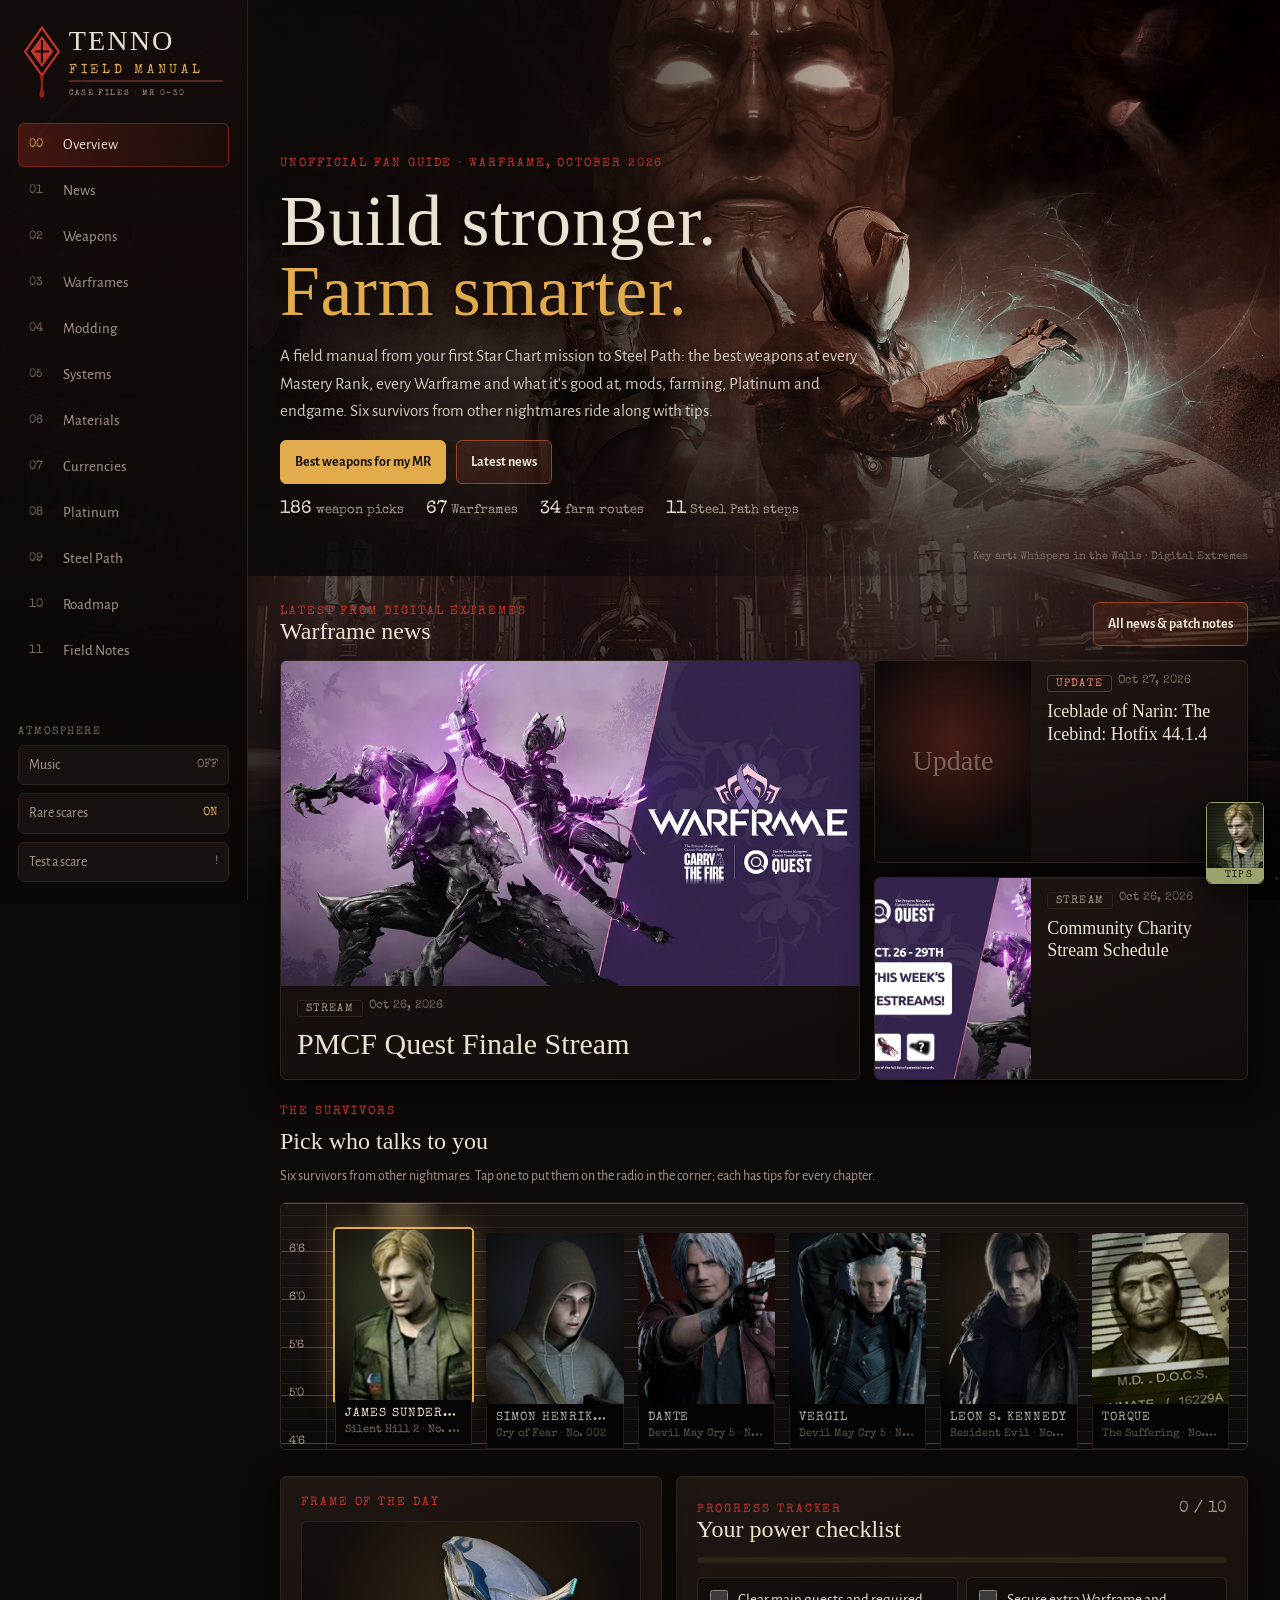
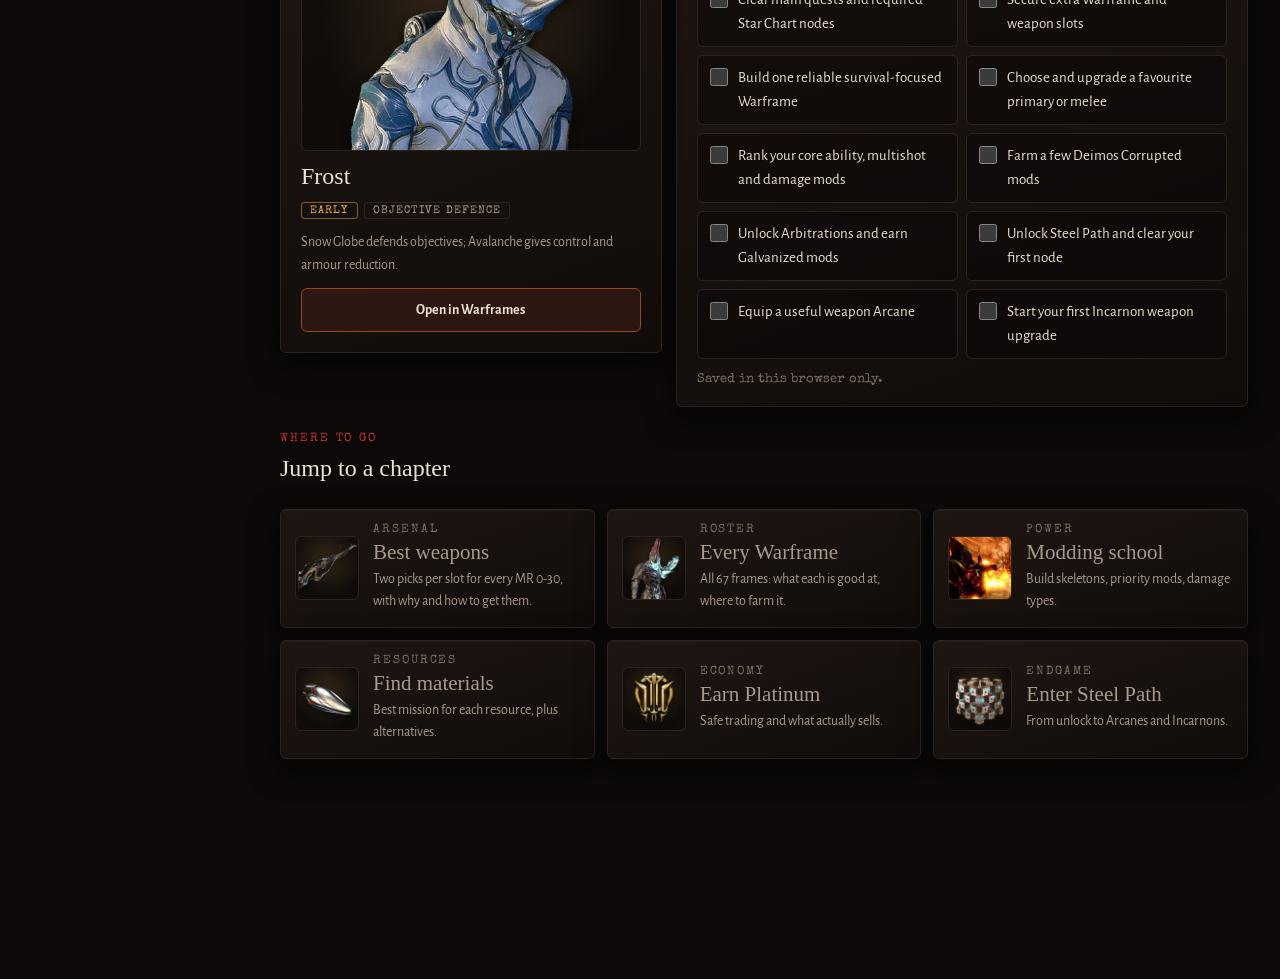
==== commit e4c68d6d: "Tenno Field Manual: generated horror score and harsher jump scares - Music: an original score genera" ====
--- a/warframe-guide/index.html
+++ b/warframe-guide/index.html
@@ -49,7 +49,8 @@
     <nav class="chapters" id="chapters" aria-label="Guide chapters"></nav>
     <div class="controls">
       <span class="label">Atmosphere</span>
-      <button class="toggle" type="button" data-toggle="ambience" aria-pressed="false">Ambient sound <b>OFF</b></button>
+      <button class="toggle" type="button" data-toggle="ambience" aria-pressed="false">Music <b>OFF</b></button>
+      <label class="vol" hidden><span>Volume</span><input type="range" id="vol-side" min="0" max="100" step="1" aria-label="Music volume"></label>
       <button class="toggle" type="button" data-toggle="scares" aria-pressed="true">Rare scares <b>ON</b></button>
       <button class="toggle" type="button" data-toggle="test">Test a scare <b>!</b></button>
     </div>
@@ -59,7 +60,7 @@
     <div class="bar">
       <a class="logo" href="#home" aria-label="Tenno Field Manual home"><svg viewBox="0 0 300 118" role="img" aria-label="Tenno Field Manual"><use href="#logo"/></svg></a>
       <div class="mini">
-        <button class="toggle" type="button" data-toggle="ambience" aria-pressed="false" aria-label="Ambient sound">Sound <b>OFF</b></button>
+        <button class="toggle" type="button" data-toggle="ambience" aria-pressed="false" aria-label="Music">Music <b>OFF</b></button>
         <button class="toggle" type="button" data-toggle="scares" aria-pressed="true" aria-label="Rare scares">Scares <b>ON</b></button>
       </div>
     </div>
@@ -83,7 +84,7 @@
     </div>
   </div>
 </aside>
-<div class="scare" id="scare" aria-hidden="true"><p></p></div>
+<div class="scare" id="scare" aria-hidden="true"><div class="sc-face"></div><canvas class="sc-static" width="160" height="90"></canvas><p></p></div>
 <div class="power" aria-hidden="true"></div>
 
 <noscript><p style="position:relative;z-index:5;padding:24px;color:#ece2d2">This guide needs JavaScript for its chapters and search.</p></noscript>
--- a/warframe-guide/assets/style.css
+++ b/warframe-guide/assets/style.css
@@ -41,6 +41,7 @@
 h1, h2, h3 { text-wrap: balance; margin: 0; font-weight: 400; }
 p { margin: 0; }
 img { max-width: 100%; }
+[hidden] { display: none !important; }
 
 /* ---------- atmosphere layers ---------- */
 .backdrop { position: fixed; inset: 0; z-index: 0; background: var(--void) center 30% / cover no-repeat; }
@@ -357,12 +358,38 @@
 /* ---------- scare ---------- */
 .scare {
   position: fixed; inset: 0; z-index: 90; display: grid; place-items: center; text-align: center; padding: 24px;
-  background: radial-gradient(circle, rgba(120, 10, 8, .55), rgba(0, 0, 0, .96) 70%);
-  pointer-events: none; opacity: 0;
-}
-.scare.go { animation: scare 1.5s ease forwards; }
-.scare p { font: 400 clamp(26px, 5vw, 54px)/1.1 var(--display); color: var(--bone); text-shadow: 3px 0 var(--blood), -3px 0 rgba(0, 160, 255, .35); max-width: 18ch; }
-@keyframes scare { 0% { opacity: 0; } 8% { opacity: 1; transform: scale(1.04); } 14% { opacity: .2; } 20% { opacity: 1; } 75% { opacity: 1; } 100% { opacity: 0; } }
+  background: #000; pointer-events: none; opacity: 0; overflow: hidden;
+}
+.scare.show { opacity: 1; }
+.sc-face, .sc-static { position: absolute; inset: 0; opacity: 0; }
+.sc-face { background: #000 no-repeat; transform-origin: 50% 40%; filter: contrast(1.7) brightness(1.2) sepia(.5) saturate(2.4) hue-rotate(-18deg); }
+.sc-face .portrait, .sc-face svg { width: 100%; height: 100%; object-fit: cover; object-position: center 22%; transform: scaleY(1.12); filter: grayscale(1) contrast(2.2) brightness(.6); }
+.sc-static { width: 100%; height: 100%; image-rendering: pixelated; }
+.scare.static .sc-static { opacity: .9; }
+.scare.hit .sc-face { opacity: 1; animation: lunge 1.9s steps(18, end) forwards; }
+.scare.hit::after { content: ""; position: absolute; inset: 0; background: #c4121a; mix-blend-mode: multiply; animation: redcut 1.9s steps(1, end) forwards; }
+.scare p {
+  position: relative; z-index: 3; opacity: 0; max-width: 18ch;
+  font: 400 clamp(28px, 5.5vw, 62px)/1.05 var(--display); color: #fff; text-shadow: 4px 0 #f0141e, -4px 0 #10d0ff, 0 0 30px #000;
+}
+.scare.hit p { animation: shout 1.9s steps(1, end) forwards; }
+@keyframes lunge {
+  0% { transform: scale(.4); }
+  6% { transform: scale(1.55) translate(1.5%, .5%); }
+  12% { transform: scale(1.4) translate(-1.5%, 0); }
+  24% { transform: scale(1.7) translate(.6%, -.6%); }
+  100% { transform: scale(1.95) translate(-.4%, .4%); }
+}
+/* at most two hard red cuts, kept well under three flashes a second */
+@keyframes redcut { 0% { opacity: .95; } 12% { opacity: .15; } 40% { opacity: .7; } 52%, 100% { opacity: .25; } }
+@keyframes shout { 0%, 18% { opacity: 0; } 19% { opacity: 1; transform: translateX(-6px) skewX(-6deg); } 23% { transform: translateX(5px); } 27%, 100% { opacity: 1; transform: none; } }
+body.quake .shell, body.quake .radio { animation: quake .55s steps(10, end); }
+@keyframes quake {
+  0% { transform: translate(14px, -9px) rotate(.8deg); } 20% { transform: translate(-16px, 7px) rotate(-1deg); }
+  40% { transform: translate(10px, 10px); } 60% { transform: translate(-8px, -6px) rotate(.5deg); } 80% { transform: translate(4px, 3px); } 100% { transform: none; }
+}
+.vol { display: grid; grid-template-columns: auto 1fr; gap: 10px; align-items: center; padding: 4px 10px; font-size: 13px; color: var(--fog); }
+.vol input { accent-color: var(--blood); width: 100%; }
 
 /* ---------- responsive ---------- */
 @media (max-width: 1180px) {
